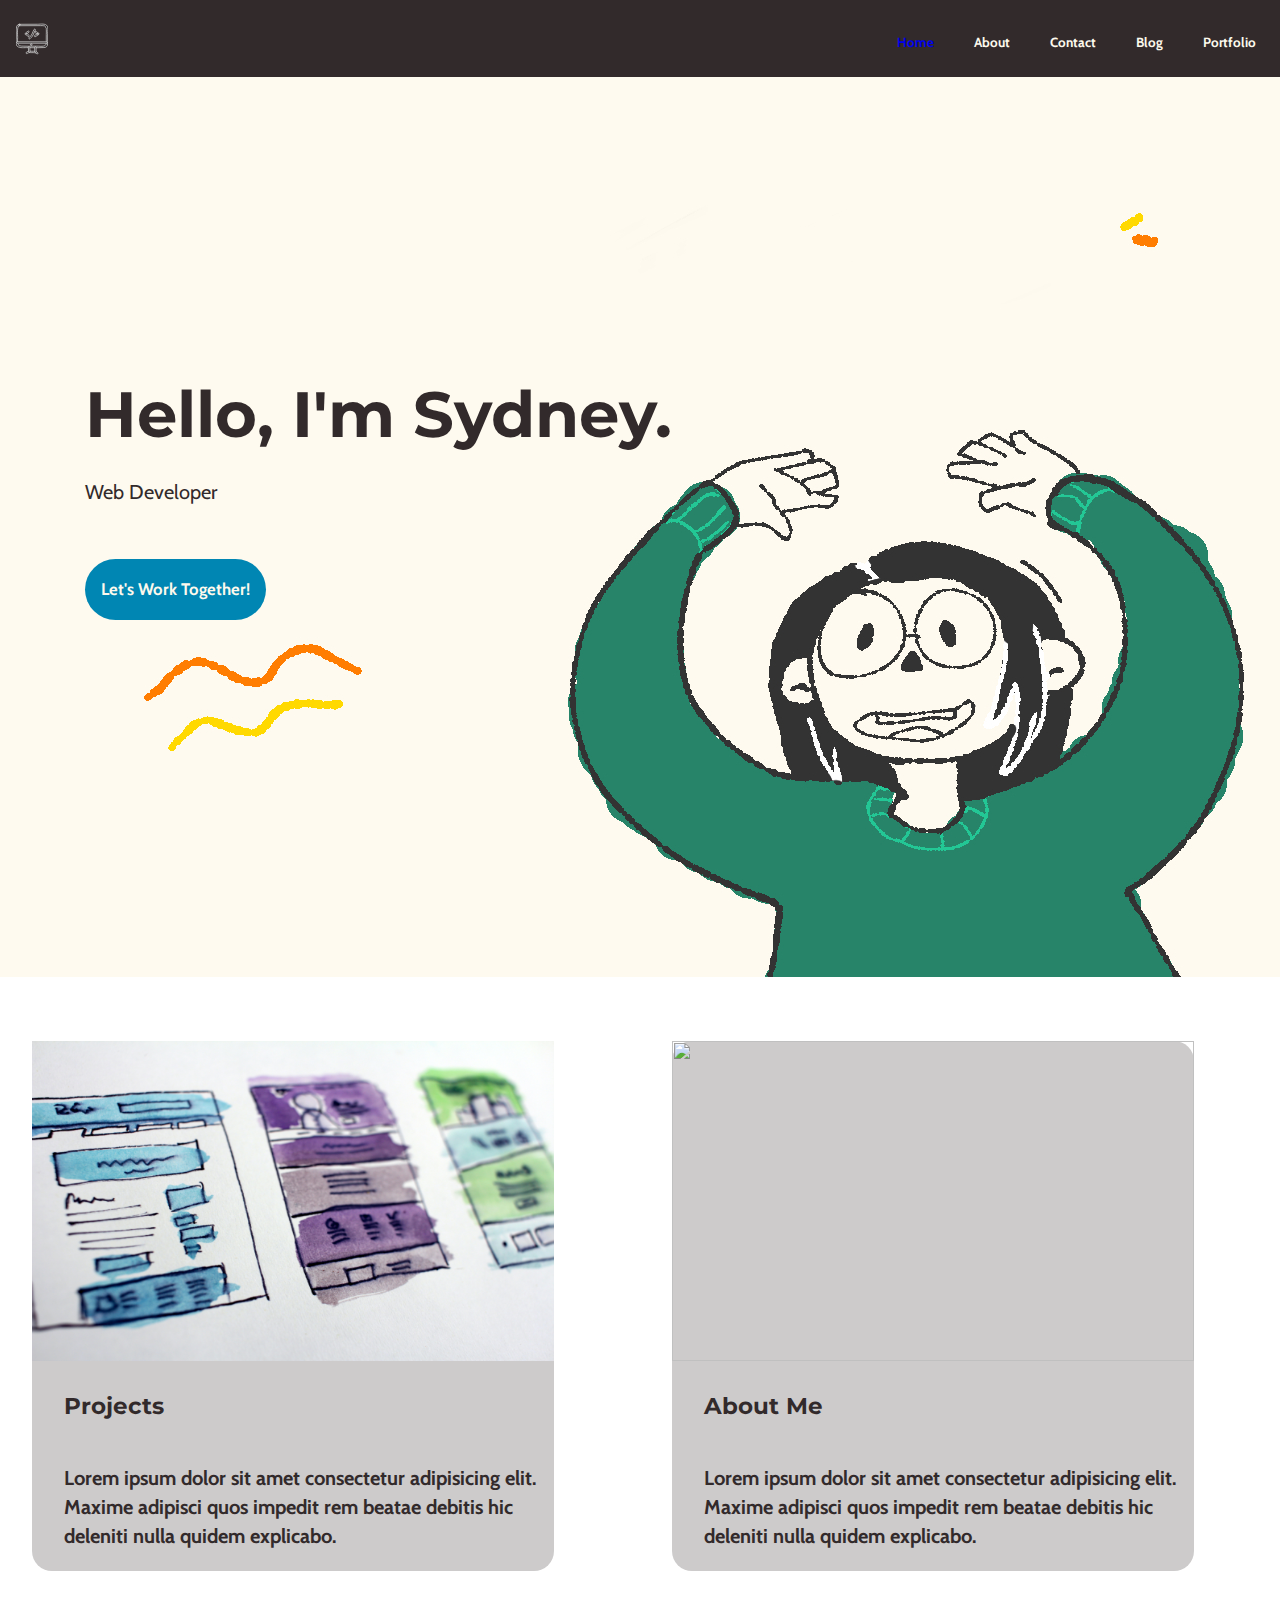
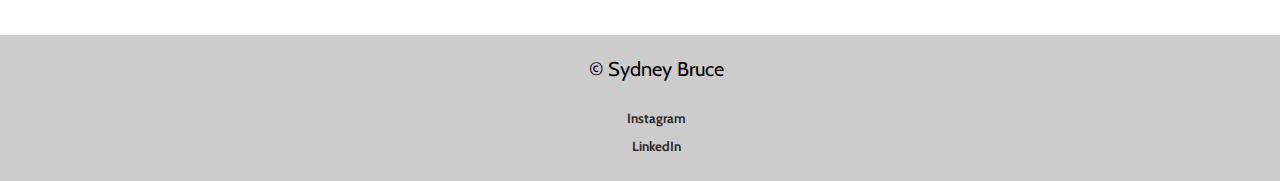
==== index.html @ 12024ad7 "initial commit" ====
<!DOCTYPE html>
<html lang="en">
<head>
  <meta charset="UTF-8">
  <meta name="viewport" content="width=device-width, initial-scale=1.0">
  <title>Full Page Layout</title>
  <link rel="stylesheet" href="css/colors.css">
  <link rel="stylesheet" href="css/reset.css">
  <link rel="stylesheet" href="css/typography.css">
  <link rel="stylesheet" href="css/nav.css">
  <link rel="stylesheet" href="css/header.css">
  <link rel="stylesheet" href="css/main.css">
  <link rel="stylesheet" href="css/section.css">
  <link rel="preconnect" href="https://fonts.gstatic.com" crossorigin>
  <link href="https://fonts.googleapis.com/css2?family=Cabin&family=Montserrat:wght@400;700&display=swap" rel="stylesheet">
</head>
<body>
  <nav>
    <div class="navlogo">
      <svg xmlns="http://www.w3.org/2000/svg" xml:space="preserve" id="Layer_1" version="1.1" viewBox="0 0 52 52">
        <style>
          .st0{fill:#231f20}
        </style>
        <path d="m5.356 4.38 34.819-.09c1.503-.005 3.258-.212 4.724.14 1.701-.326 2.721.448 3.059 2.321 1.224 1.161 1.66 2.54 1.309 4.138.264 2.554-.028 5.296-.042 7.865l-.047 8.848c-.023 4.349 1.313 8.731-4.735 10.081-2.383.532-5.502.013-7.952.018l-8.947.02c-5.336.013-10.697.177-16.029-.074-1.557-.073-3.509.081-4.962-.476-1.533.144-2.426-.647-2.68-2.374-.99-.877-1.404-1.907-1.24-3.091-.44-2.642.029-5.777.042-8.445.017-3.39-1.734-18.424 3.139-19.053 1.416-.183 1.434-2.436 0-2.25-6 .775-5.32 7.249-5.342 11.92L.406 27.014c-.013 2.588-.7 6.533.409 9.008 2.349 5.241 11.382 3.951 16.012 3.972 9.39.043 19.056.565 28.417-.082 6.198-.429 6.14-3.984 6.168-9.36l.073-13.764c.018-3.26.996-8.365-.496-11.385C48.43.221 39.813 2.04 35.2 2.053L5.356 2.13c-1.448.003-1.45 2.253 0 2.25z" class="st0"/>
        <path d="m1.772 32.755 47.916.116c1.448.004 1.45-2.246 0-2.25l-47.916-.116c-1.448-.004-1.45 2.246 0 2.25zM31.236 15.686c.879.346 1.53 1.016 2.285 1.557.75.537 1.564.966 2.38 1.393v-1.943l-5.538 3.55c-1.215.779-.088 2.727 1.136 1.943l5.538-3.55c.677-.434.781-1.534 0-1.943-1.801-.942-3.322-2.436-5.203-3.177-1.348-.53-1.932 1.644-.598 2.17z" class="st0"/>
        <path d="M29.415 10.472c-1.468 2.225-2.05 4.623-3.163 7-1.194 2.55-2.967 4.695-5.109 6.504-1.107.936.491 2.52 1.591 1.591 2.059-1.74 3.813-3.795 5.075-6.187 1.348-2.554 1.94-5.334 3.549-7.773.8-1.212-1.148-2.34-1.943-1.135zM19.738 13.305c-1.097.74-2.21 1.463-3.276 2.246-.772.566-2.042 1.254-1.869 2.391.15.99 1.212 1.243 2.018 1.47.681.19.996.501 1.488.987.404.399 1.022.604 1.339 1.074.803 1.195 2.753.07 1.942-1.135-.56-.833-1.424-1.367-2.148-2.04a4.356 4.356 0 0 0-1.227-.794c-.398-.173-1.197-.194-1.512-.507l.29 1.095c-.106.133-.064.11.125-.07.224-.184.453-.36.69-.528a43.68 43.68 0 0 1 1.135-.8c.71-.487 1.427-.964 2.14-1.446 1.195-.805.07-2.756-1.135-1.943zM24.522 36.434h.666c1.448 0 1.45-2.25 0-2.25h-.666c-1.448 0-1.45 2.25 0 2.25zM18.25 49.413c1.67-1.91 5.258-1.237 7.516-1.255 2.826-.022 5.777-.288 8.008 1.797 1.057.988 2.652-.6 1.591-1.591-2.726-2.548-6.06-2.485-9.599-2.456-3.006.024-6.9-.61-9.107 1.914-.95 1.086.635 2.684 1.59 1.591z" class="st0"/>
        <path d="M30.397 39.725v6.917c0 1.448 2.25 1.45 2.25 0v-6.917c0-1.447-2.25-1.45-2.25 0zM20.093 39.39l.437 7.17c.088 1.44 2.338 1.45 2.25 0l-.437-7.17c-.088-1.438-2.338-1.448-2.25 0z" class="st0"/>
      </svg>
    </div>
    <label for="menu">Menu</label>
    <input type="checkbox" id="menu">
    <ul>
      <li class="current-page"><a href="#">Home</a></li>
      <li><a class="nav-a" href="#">About</a></li>
      <li><a class="nav-a" href="#">Contact</a></li>
      <li><a class="nav-a" href="#">Blog</a></li>
      <li><a class="nav-a" href="#">Portfolio</a></li>
    </ul>
  </nav>
  <header>
    <h1>Hello, I'm Sydney.</h1>
    <p class="hero-p">Web Developer</p>
    <a href="index.html" class="cta-button">Let's Work Together!</a>
  </header>
  <main>
    <section>
    <section class="section-one">
      <a class="section-link" href="index.html">
      <div class="projects">
        <img class="projects-img" src="assets/01-hal-gatewood-unsplash.jpg">
      <div class="projects-label">
        <h3>Projects</h3>
        <p> Lorem ipsum dolor sit amet consectetur adipisicing elit. Maxime adipisci quos impedit rem beatae debitis hic deleniti nulla quidem explicabo.</p>
      </div>
    </a>
    </div>
  </div>
  </section>
  <section class="section-two">
    <a class="section-link" href="index.html">
    <div class="about">
      <img class="about-img" src="assets/02-calgary.JPG">
    <div class="about-label">
      <h3>About Me</h3>
      <p> Lorem ipsum dolor sit amet consectetur adipisicing elit. Maxime adipisci quos impedit rem beatae debitis hic deleniti nulla quidem explicabo.</p>
    </div>
  </a>
  </div>
</div>
</section>
</section>
</main>
  <footer>
    <p class="copyright">&copy; Sydney Bruce</p>
    <ul class="footer-ul">
      <li class="footer-link"><a class="footer-link" href="https://www.instagram.com/bruce.goods/">Instagram</a> </li>
      <li class="footer-link" ><a class="footer-link" href="https://www.linkedin.com/in/sydney-bruce-807723279/">LinkedIn</a> </li>
    </ul>
  </footer>
</body>
</html>
---- css/colors.css ----
/* main branding colors for portfolio website */

/* hsl(44, 79%, 96%) off white background color */
/* hsl(356, 100%, 50%) party red */
/* hsl(29, 100%, 50%) pumpkin orange */
/* hsl(51, 100%, 50%) bright yellow */
/* hsl(195, 100%, 35%) candy blue */
/* hsl(351, 8%, 18%) soft black */

:root {
  --off-white: hsl(44, 79%, 96%);
  --party-red: hsl(356, 100%, 50%);
  --pumpkin-orange: hsl(29, 100%, 50%);
  --bright-yellow: hsl(51, 100%, 50%);
  --candy-blue: hsl(195, 100%, 35%);
  --soft-black: hsl(351, 8%, 18%);
}
---- css/typography.css ----
body {
  font-size: 20px;
  line-height: 1.8rem;
}

h1, h2, h3, h4, h5, h6 {
  font-family:'Montserrat', Arial, Helvetica, sans-serif;
}


p {
  font-family:'Cabin' , sans-serif
}

a {
  font-family:'Cabin' , sans-serif;
  font-weight: bold;
  font-size: smaller;
}
---- css/nav.css ----
nav ul{
  display: flex;
  flex-direction: row;
  justify-content: flex-end;

  width: 100vw;
  height: min-content;
}

nav{
  display: flex;
  justify-content: space-between;

  background-color: var(--soft-black);

  width: 100%;
  height: min-content;
  padding-top: 0.5rem;
}

li {
  margin-left: 1rem;
  margin-right:1.5rem;

  color: hsl(44, 79%, 96%);
  font-size: 1rem;
}

.nav-a{
  color: var(--off-white);
  font-family: 'Cabin' , sans-serif;
}

/* for current menu nav */
.current-page {
  color: var(--candy-blue);
}

/* the icon in nav bar */
.navlogo {
  fill: white;
  stroke: white;
  width:2rem;
  align-self: center;
  justify-self:flex-end;
  margin-left: 1rem;
  flex: none;
}

input, label {
  display: none;
}


/* for hamburger menu */
@media screen and  (max-width: 600px) {

  input {
    display: none;
  }
  
  nav ul {
    display: none;
  }

  /* norepeat for background image not working */
  label {
    display: block;

    width: 30px;
    height: 28px;
    padding-left: 2rem;

    color: var(--soft-black);
    background-image: url(../assets/x-icon.svg); 
  }
  
  input:checked + ul {
    display: block;
    width: min-content;
    margin-top: 1rem;
  }
  
}
---- css/header.css ----
header{
  display: grid;
  grid-template-columns: 0.5fr 2fr 2fr 2fr 1fr;
  grid-template-rows: 0.5fr 0.5fr 1fr;

  width: 100%;
  height: 100vh;

  background: no-repeat center url('../assets/webbanner-long.jpg');
  background-size: cover;
}

h1 {
  font-size: 4rem;
  line-height: 4rem;
  color: var(--soft-black);
  
  grid-row-start: 2;
  grid-column-start: 2;
  grid-column-end: 4;

  justify-self: start;
  align-self: center;
}

/* hero web dev text */
.hero-p {
  color:var(--soft-black);

  grid-row-start: 2;
  grid-column-start: 2;

  justify-self: start;
  align-self: end;
}

 /*hero button*/
 .cta-button {
  width: max-content;
  height: min-content;
  
  grid-column-start: 2;
  grid-row-start: 3;
  align-self: start;
  justify-self: start;
  margin-top: 2rem;
  
  color: var(--off-white);
  
  padding: 1rem;
  border-radius: 15em;
  border: 0;

  max-width: 40ch;
  
  background-color: var(--candy-blue);
  }

  @media screen and (max-width: 1100px) {

    h1{
      margin-bottom: 2rem;
    }

    .hero-p {
      align-self: end;
      padding-bottom: 0;
      margin-bottom: 0;
    }
  }

  /* for mobile */
  @media screen and  (max-width: 600px) {
  header{
  display:grid;
  grid-template-columns: 0.5fr 2fr 0.5fr;

  background: no-repeat center url('../assets/webbanner-short.jpg');
  background-size: cover;
  }

  h1{
    font-size: 3rem;
    font-weight: 600;
  }

  .cta-button{
    width: 10rem;
    grid-row-start: 3;
  }
}
---- css/main.css ----
/* this keeps the footer at the bottom */
body {
  display: flex;
  flex-direction: column;
  min-height: 100vh;
}

/* adjusts  the main body according to content */
main {
  flex: auto;
}

/* footer styles */
footer {
  display: flex;
  flex-direction: column;
  justify-items: space-around;

  align-self: flex-end;
  text-align: center;

  width: 100%;
  background-color: hsl(351, 2%, 80%);
}

 /* reduce space between copy and links */
.footer-ul {
  margin-top: 0;
}

.footer-link {
  color: var(--soft-black);
  margin-top: 0;
}

 /* centers text with links */
.copyright {
  margin-left: 2rem;
}

/* for mobile */
@media screen and (width < 600px) {
  footer {
    flex-direction: row;
    align-items: center;
  }

  .footer-link {
    display: inline;
  }

  .footer-ul {
    margin-bottom: 0;
    padding-bottom: 0;
  }

}
---- css/section.css ----
section{
  display: grid;
  grid-template-columns: 1fr 1fr;
}

/* first card */
.section-one{
  width:fit-content;
  display:inline;
}

/* first card box */
.projects {
  display: flex;
  width: fit-content;

  margin: 4rem 2rem;
  height: 2fr;

  border-radius: 20px;

  background-color: hsl(351, 2%, 80%);
  }

 .projects-img {
  display:block;
  width: 100%;
  height: 20rem;
  /* im having trouble using justify-self on this element to center it and im not sure why - this was my solution */
  align-content: center;
  }

  .projects-label{
  display: flex;
  justify-content: flex-start;
  
  flex-direction: column;
  padding-left: 2rem;
  padding-top: 0.5rem;
  max-width: 35ch;
  min-width: 15ch;

  color: var(--soft-black);
  font-size:larger;
  }

  /* this is the style for the about me card */
  .section-two {
    width:fit-content;
    display: inline;
  }
  .about {
    display: flex;
    width: fit-content;
    margin: 4rem 2rem;
    height: 2fr;
    background-color: hsl(351, 2%, 80%);
    border-radius: 20px;
    justify-self: flex-end;
    }
  
   .about-img {
    display:block;
    width: 100%;
    height: 20rem;
    align-content: center;
    }
  
    .about-label{
    display: flex;
    justify-content: flex-start;
    flex-direction: column;
    
    padding-left: 2rem;
    padding-top: 0.5rem;

    max-width: 35ch;
    min-width: 15ch;
  
    color: var(--soft-black);

    font-size:larger;
    }
  
    /* hover state for about card */
 .section-link:hover {
  background-color: var(--candy-blue);
  color: var(--off-white);
  border-radius: 20px;
  box-shadow: 0 4px 8px 0 hsl(351, 8%, 18%, 0.2), 0 6px 20px 0 hsl(351, 8%, 18%, 0.2);
  }

.projects-label:hover {
  color: var(--off-white);
 }

 .about-label:hover {
  color: var(--off-white);
 }

  /* for mobile */
@media screen and  (max-width: 600px) {
  section {
    display: flex;
    flex-direction: column;
  }

  .projects {
    padding-bottom: 0;
    margin-bottom: 0;
  }
}
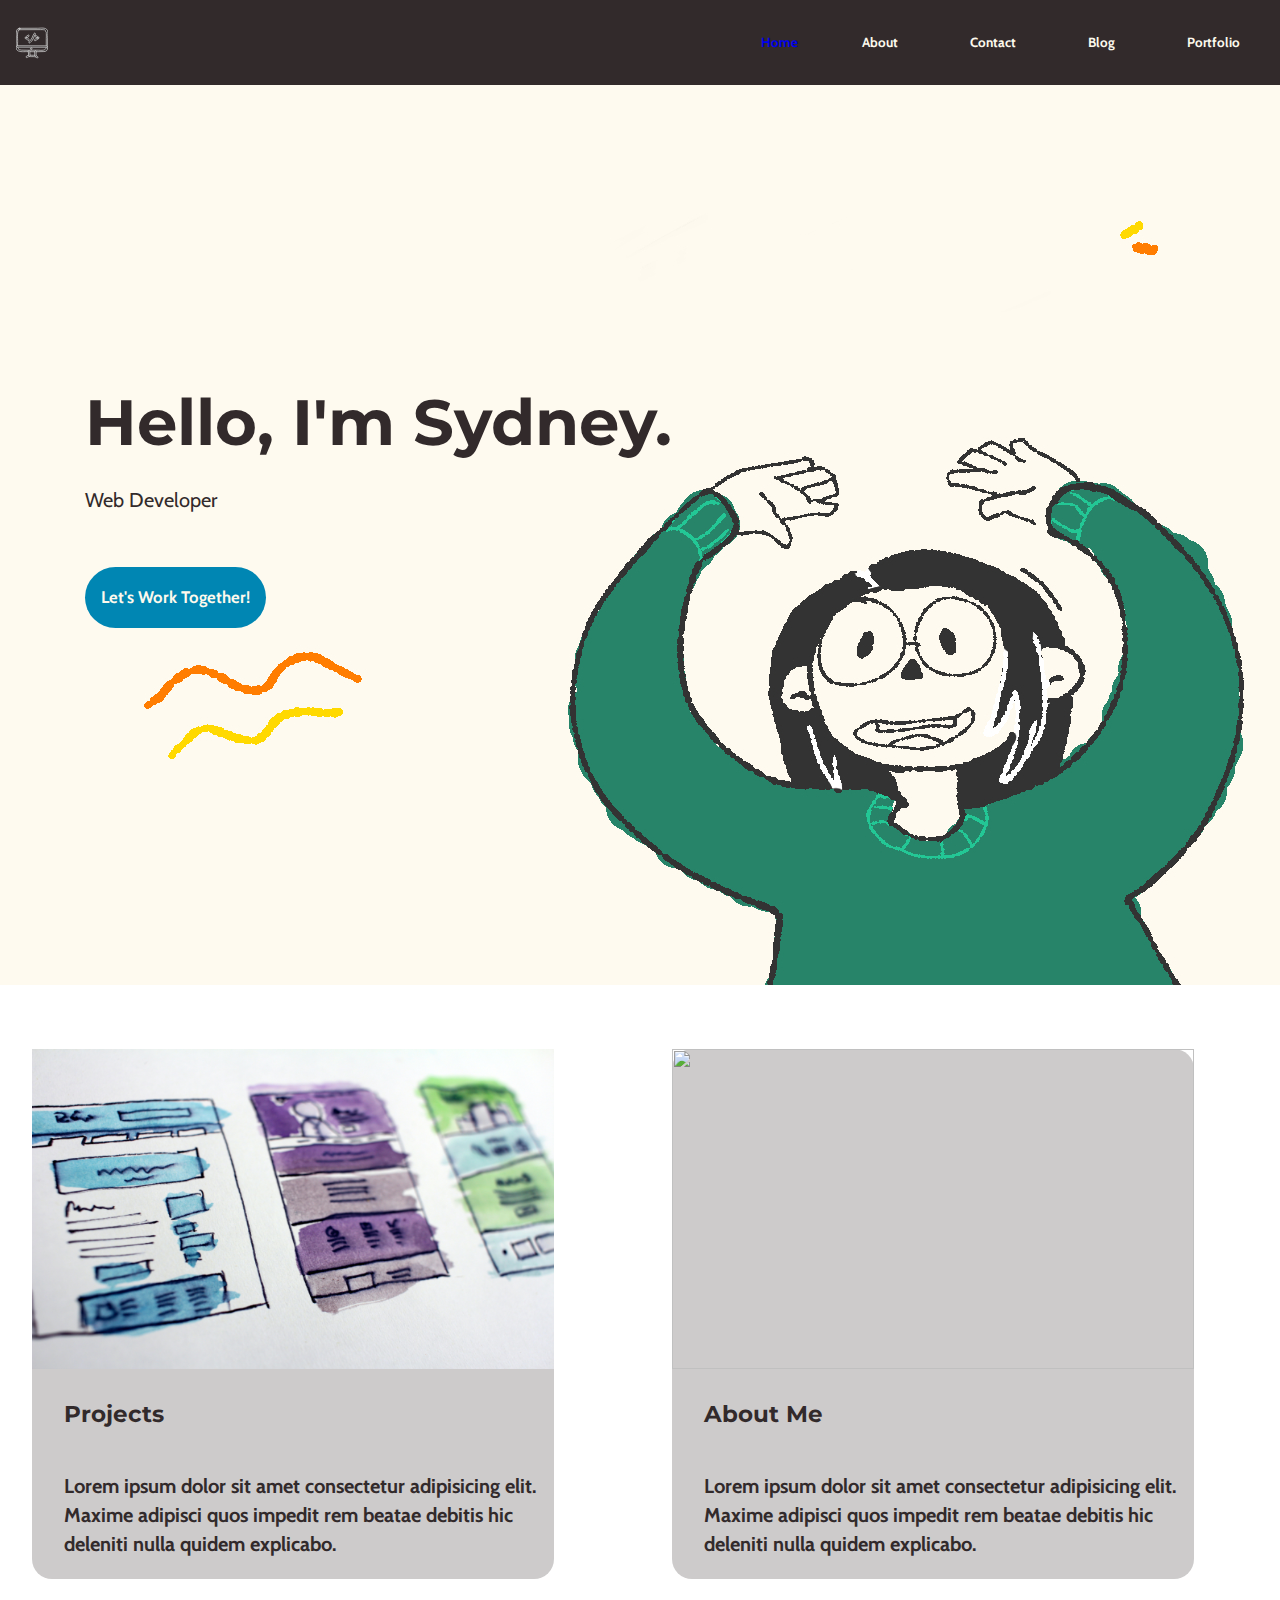
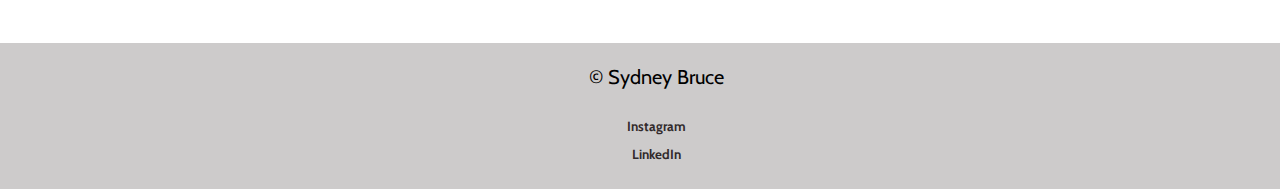
==== commit d42adc47: "added gallery.html and hover effects to nav elements" ====
--- a/index.html
+++ b/index.html
@@ -3,12 +3,13 @@
 <head>
   <meta charset="UTF-8">
   <meta name="viewport" content="width=device-width, initial-scale=1.0">
-  <title>Full Page Layout</title>
+  <title>CPNT260 Final Project</title>
   <link rel="stylesheet" href="css/colors.css">
   <link rel="stylesheet" href="css/reset.css">
   <link rel="stylesheet" href="css/typography.css">
   <link rel="stylesheet" href="css/nav.css">
   <link rel="stylesheet" href="css/header.css">
+  <link rel="stylesheet" href="css/footer.css">
   <link rel="stylesheet" href="css/main.css">
   <link rel="stylesheet" href="css/section.css">
   <link rel="preconnect" href="https://fonts.gstatic.com" crossorigin>
@@ -34,7 +35,7 @@
       <li><a class="nav-a" href="#">About</a></li>
       <li><a class="nav-a" href="#">Contact</a></li>
       <li><a class="nav-a" href="#">Blog</a></li>
-      <li><a class="nav-a" href="#">Portfolio</a></li>
+      <li><a class="nav-a" href="gallery.html">Portfolio</a></li>
     </ul>
   </nav>
   <header>
@@ -45,7 +46,7 @@
   <main>
     <section>
     <section class="section-one">
-      <a class="section-link" href="index.html">
+      <a class="section-link" href="gallery.html">
       <div class="projects">
         <img class="projects-img" src="assets/01-hal-gatewood-unsplash.jpg">
       <div class="projects-label">
--- a/css/nav.css
+++ b/css/nav.css
@@ -19,6 +19,7 @@
   padding-top: 0.5rem;
 }
 
+/* nav links text styles */
 li {
   margin-left: 1rem;
   margin-right:1.5rem;
@@ -27,16 +28,28 @@
   font-size: 1rem;
 }
 
-.nav-a{
+/* nav links */
+.nav-a {
   color: var(--off-white);
   font-family: 'Cabin' , sans-serif;
+  padding: 1rem;
+}
+/* nav links hover */
+.nav-a:hover {
+  background-color: var(--party-red); 
+  border-radius: 20px;
+}
+/* for current menu nav */
+.current-page {
+  border-radius: 20px;
+  padding: 0.5rem;
+  padding-top: 0;
+  align-self: flex-start;
 }
 
-/* for current menu nav */
-.current-page {
-  color: var(--candy-blue);
+.current-page:hover {
+  background-color: var(--party-red); 
 }
-
 /* the icon in nav bar */
 .navlogo {
   fill: white;
--- a/css/header.css
+++ b/css/header.css
@@ -56,6 +56,11 @@
   
   background-color: var(--candy-blue);
   }
+  
+  .cta-button:hover{
+    color: var(--pumpkin-orange);
+    background-color: var(--off-white);
+  }
 
   @media screen and (max-width: 1100px) {
 
--- a/css/footer.css
+++ b/css/footer.css
@@ -0,0 +1,53 @@
+/* this keeps the footer at the bottom */
+body {
+  display: flex;
+  flex-direction: column;
+  min-height: 100vh;
+}
+
+
+/* footer styles */
+footer {
+  display: flex;
+  flex-direction: column;
+  justify-items: space-around;
+
+  align-self: flex-end;
+  text-align: center;
+
+  width: 100%;
+  background-color: hsl(351, 2%, 80%);
+}
+
+ /* reduce space between copy and links */
+.footer-ul {
+  margin-top: 0;
+}
+
+.footer-link {
+  color: var(--soft-black);
+  margin-top: 0;
+}
+
+ /* centers text with links */
+.copyright {
+  margin-left: 2rem;
+}
+
+/* for mobile */
+@media screen and (width < 600px) {
+  footer {
+    flex-direction: row;
+    align-items: center;
+  }
+
+  .footer-link {
+    display: inline;
+  }
+
+  .footer-ul {
+    margin-bottom: 0;
+    padding-bottom: 0;
+  }
+
+}--- a/css/main.css
+++ b/css/main.css
@@ -1,57 +1,4 @@
-/* this keeps the footer at the bottom */
-body {
-  display: flex;
-  flex-direction: column;
-  min-height: 100vh;
-}
-
-/* adjusts  the main body according to content */
+/* adjusts the main body according to content */
 main {
   flex: auto;
-}
-
-/* footer styles */
-footer {
-  display: flex;
-  flex-direction: column;
-  justify-items: space-around;
-
-  align-self: flex-end;
-  text-align: center;
-
-  width: 100%;
-  background-color: hsl(351, 2%, 80%);
-}
-
- /* reduce space between copy and links */
-.footer-ul {
-  margin-top: 0;
-}
-
-.footer-link {
-  color: var(--soft-black);
-  margin-top: 0;
-}
-
- /* centers text with links */
-.copyright {
-  margin-left: 2rem;
-}
-
-/* for mobile */
-@media screen and (width < 600px) {
-  footer {
-    flex-direction: row;
-    align-items: center;
-  }
-
-  .footer-link {
-    display: inline;
-  }
-
-  .footer-ul {
-    margin-bottom: 0;
-    padding-bottom: 0;
-  }
-
 }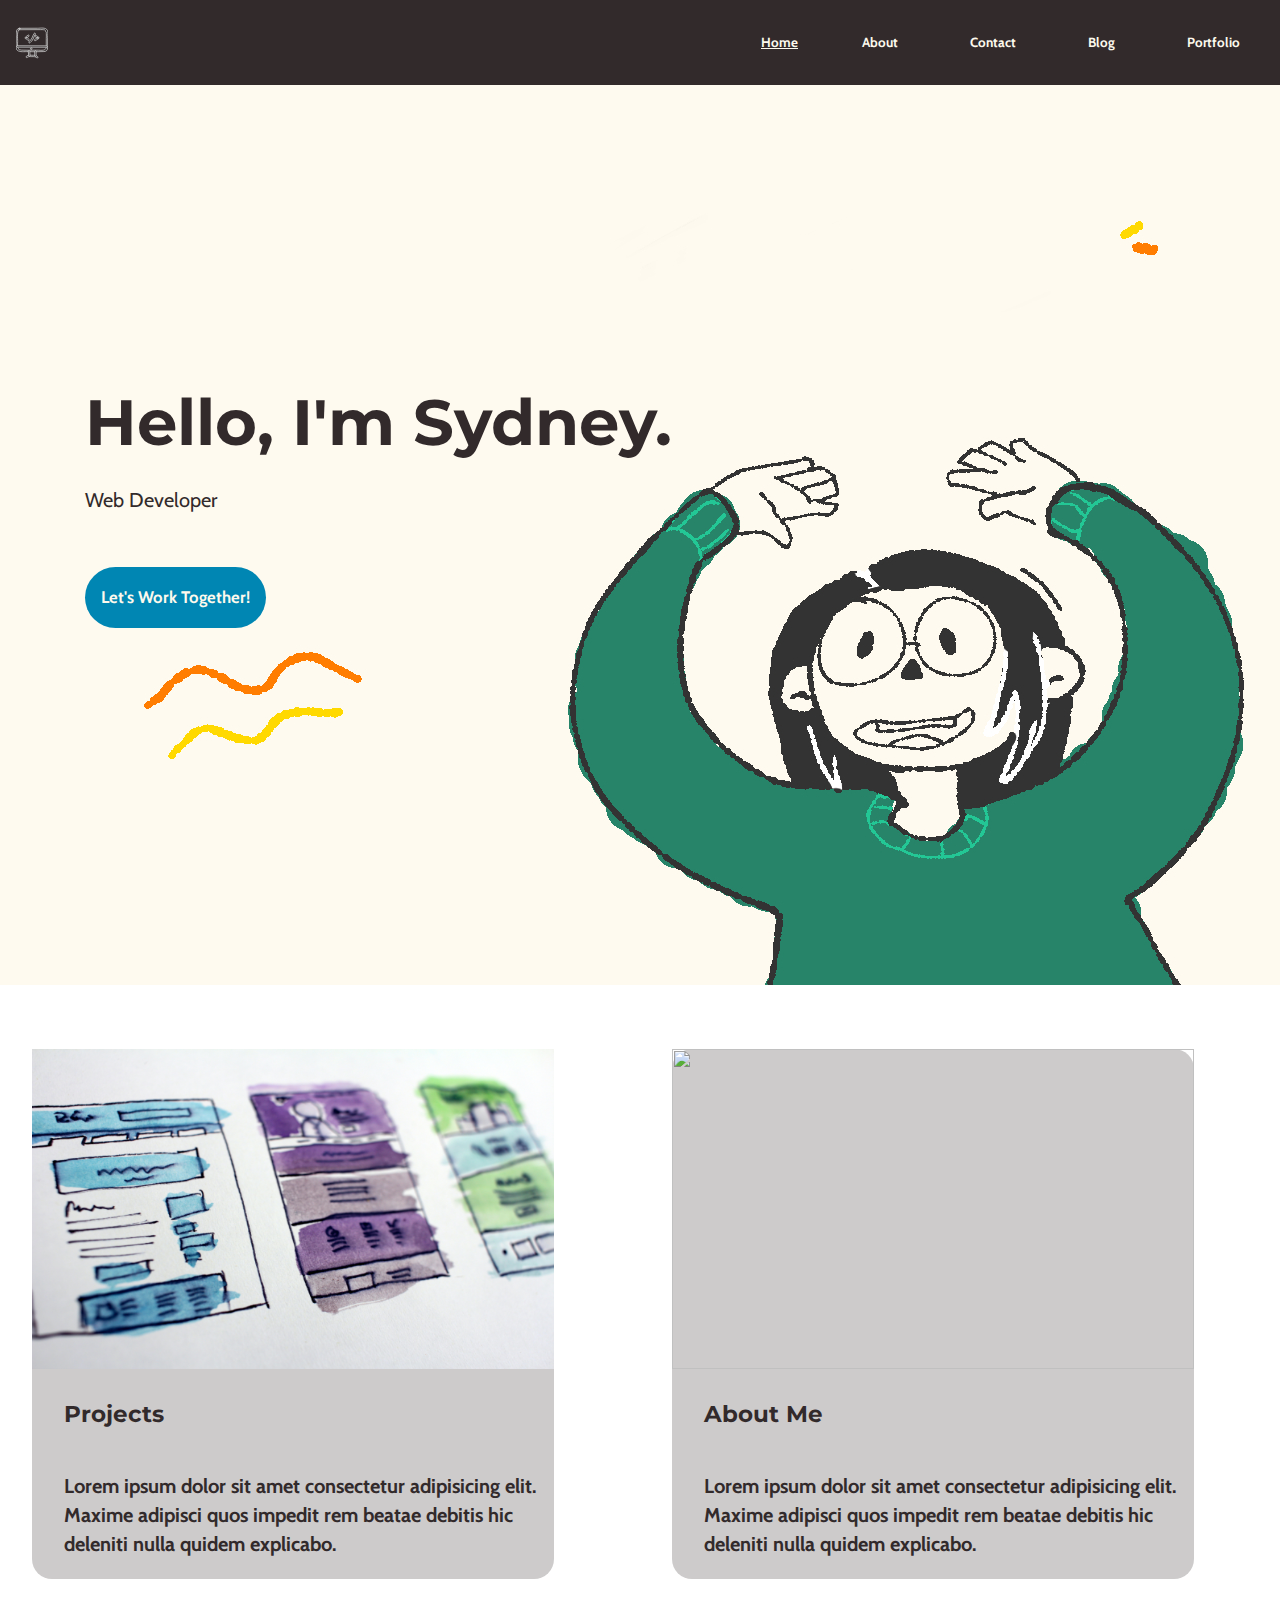
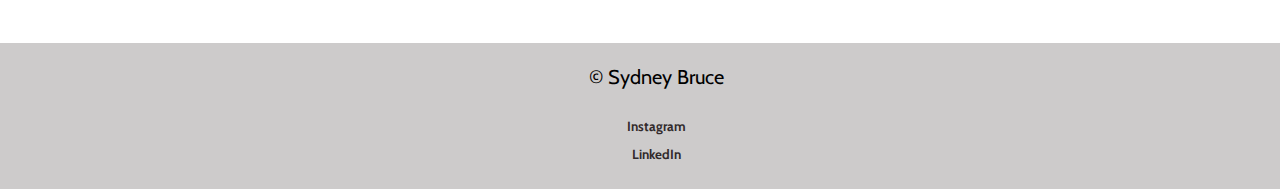
==== commit 6ef2e84b: "validated html and added ul to blog.html" ====
--- a/index.html
+++ b/index.html
@@ -25,35 +25,32 @@
         <path d="m5.356 4.38 34.819-.09c1.503-.005 3.258-.212 4.724.14 1.701-.326 2.721.448 3.059 2.321 1.224 1.161 1.66 2.54 1.309 4.138.264 2.554-.028 5.296-.042 7.865l-.047 8.848c-.023 4.349 1.313 8.731-4.735 10.081-2.383.532-5.502.013-7.952.018l-8.947.02c-5.336.013-10.697.177-16.029-.074-1.557-.073-3.509.081-4.962-.476-1.533.144-2.426-.647-2.68-2.374-.99-.877-1.404-1.907-1.24-3.091-.44-2.642.029-5.777.042-8.445.017-3.39-1.734-18.424 3.139-19.053 1.416-.183 1.434-2.436 0-2.25-6 .775-5.32 7.249-5.342 11.92L.406 27.014c-.013 2.588-.7 6.533.409 9.008 2.349 5.241 11.382 3.951 16.012 3.972 9.39.043 19.056.565 28.417-.082 6.198-.429 6.14-3.984 6.168-9.36l.073-13.764c.018-3.26.996-8.365-.496-11.385C48.43.221 39.813 2.04 35.2 2.053L5.356 2.13c-1.448.003-1.45 2.253 0 2.25z" class="st0"/>
         <path d="m1.772 32.755 47.916.116c1.448.004 1.45-2.246 0-2.25l-47.916-.116c-1.448-.004-1.45 2.246 0 2.25zM31.236 15.686c.879.346 1.53 1.016 2.285 1.557.75.537 1.564.966 2.38 1.393v-1.943l-5.538 3.55c-1.215.779-.088 2.727 1.136 1.943l5.538-3.55c.677-.434.781-1.534 0-1.943-1.801-.942-3.322-2.436-5.203-3.177-1.348-.53-1.932 1.644-.598 2.17z" class="st0"/>
         <path d="M29.415 10.472c-1.468 2.225-2.05 4.623-3.163 7-1.194 2.55-2.967 4.695-5.109 6.504-1.107.936.491 2.52 1.591 1.591 2.059-1.74 3.813-3.795 5.075-6.187 1.348-2.554 1.94-5.334 3.549-7.773.8-1.212-1.148-2.34-1.943-1.135zM19.738 13.305c-1.097.74-2.21 1.463-3.276 2.246-.772.566-2.042 1.254-1.869 2.391.15.99 1.212 1.243 2.018 1.47.681.19.996.501 1.488.987.404.399 1.022.604 1.339 1.074.803 1.195 2.753.07 1.942-1.135-.56-.833-1.424-1.367-2.148-2.04a4.356 4.356 0 0 0-1.227-.794c-.398-.173-1.197-.194-1.512-.507l.29 1.095c-.106.133-.064.11.125-.07.224-.184.453-.36.69-.528a43.68 43.68 0 0 1 1.135-.8c.71-.487 1.427-.964 2.14-1.446 1.195-.805.07-2.756-1.135-1.943zM24.522 36.434h.666c1.448 0 1.45-2.25 0-2.25h-.666c-1.448 0-1.45 2.25 0 2.25zM18.25 49.413c1.67-1.91 5.258-1.237 7.516-1.255 2.826-.022 5.777-.288 8.008 1.797 1.057.988 2.652-.6 1.591-1.591-2.726-2.548-6.06-2.485-9.599-2.456-3.006.024-6.9-.61-9.107 1.914-.95 1.086.635 2.684 1.59 1.591z" class="st0"/>
-        <path d="M30.397 39.725v6.917c0 1.448 2.25 1.45 2.25 0v-6.917c0-1.447-2.25-1.45-2.25 0zM20.093 39.39l.437 7.17c.088 1.44 2.338 1.45 2.25 0l-.437-7.17c-.088-1.438-2.338-1.448-2.25 0z" class="st0"/>
-      </svg>
-    </div>
+        <path d="M30.397 39.725v6.917c0 1.448 2.25 1.45 2.25 0v-6.917c0-1.447-2.25-1.45-2.25 0zM20.093 39.39l.437 7.17c.088 1.44 2.338 1.45 2.25 0l-.437-7.17c-.088-1.438-2.338-1.448-2.25 0z" class="st0"/> </svg> </div>
     <label for="menu">Menu</label>
     <input type="checkbox" id="menu">
     <ul>
       <li class="current-page"><a href="#">Home</a></li>
       <li><a class="nav-a" href="#">About</a></li>
       <li><a class="nav-a" href="#">Contact</a></li>
-      <li><a class="nav-a" href="#">Blog</a></li>
+      <li><a class="nav-a" href="blog.html">Blog</a></li>
       <li><a class="nav-a" href="gallery.html">Portfolio</a></li>
     </ul>
   </nav>
   <header>
     <h1>Hello, I'm Sydney.</h1>
     <p class="hero-p">Web Developer</p>
-    <a href="index.html" class="cta-button">Let's Work Together!</a>
+    <a href="index.html" class="cta-button">Let's Work Together! </a>
   </header>
   <main>
     <section>
     <section class="section-one">
       <a class="section-link" href="gallery.html">
       <div class="projects">
-        <img class="projects-img" src="assets/01-hal-gatewood-unsplash.jpg">
+        <img class="projects-img" src="assets/01-hal-gatewood-unsplash.jpg" alt="image of hand drawn UX wireframes">
       <div class="projects-label">
         <h3>Projects</h3>
         <p> Lorem ipsum dolor sit amet consectetur adipisicing elit. Maxime adipisci quos impedit rem beatae debitis hic deleniti nulla quidem explicabo.</p>
-      </div>
-    </a>
+      </div> </a>
     </div>
   </div>
   </section>
--- a/css/typography.css
+++ b/css/typography.css
@@ -8,7 +8,7 @@
 }
 
 
-p {
+p, li {
   font-family:'Cabin' , sans-serif
 }
 
--- a/css/nav.css
+++ b/css/nav.css
@@ -44,12 +44,18 @@
   border-radius: 20px;
   padding: 0.5rem;
   padding-top: 0;
+  color: var(--off-white);
   align-self: flex-start;
+  text-decoration: underline;
 }
 
 .current-page:hover {
   background-color: var(--party-red); 
+  border-radius: 20px;
+  padding: 0.5rem;
+  padding-top: 0;
 }
+
 /* the icon in nav bar */
 .navlogo {
   fill: white;
--- a/css/header.css
+++ b/css/header.css
@@ -59,7 +59,7 @@
   
   .cta-button:hover{
     color: var(--pumpkin-orange);
-    background-color: var(--off-white);
+    background-color: #e1e1e1;
   }
 
   @media screen and (max-width: 1100px) {
